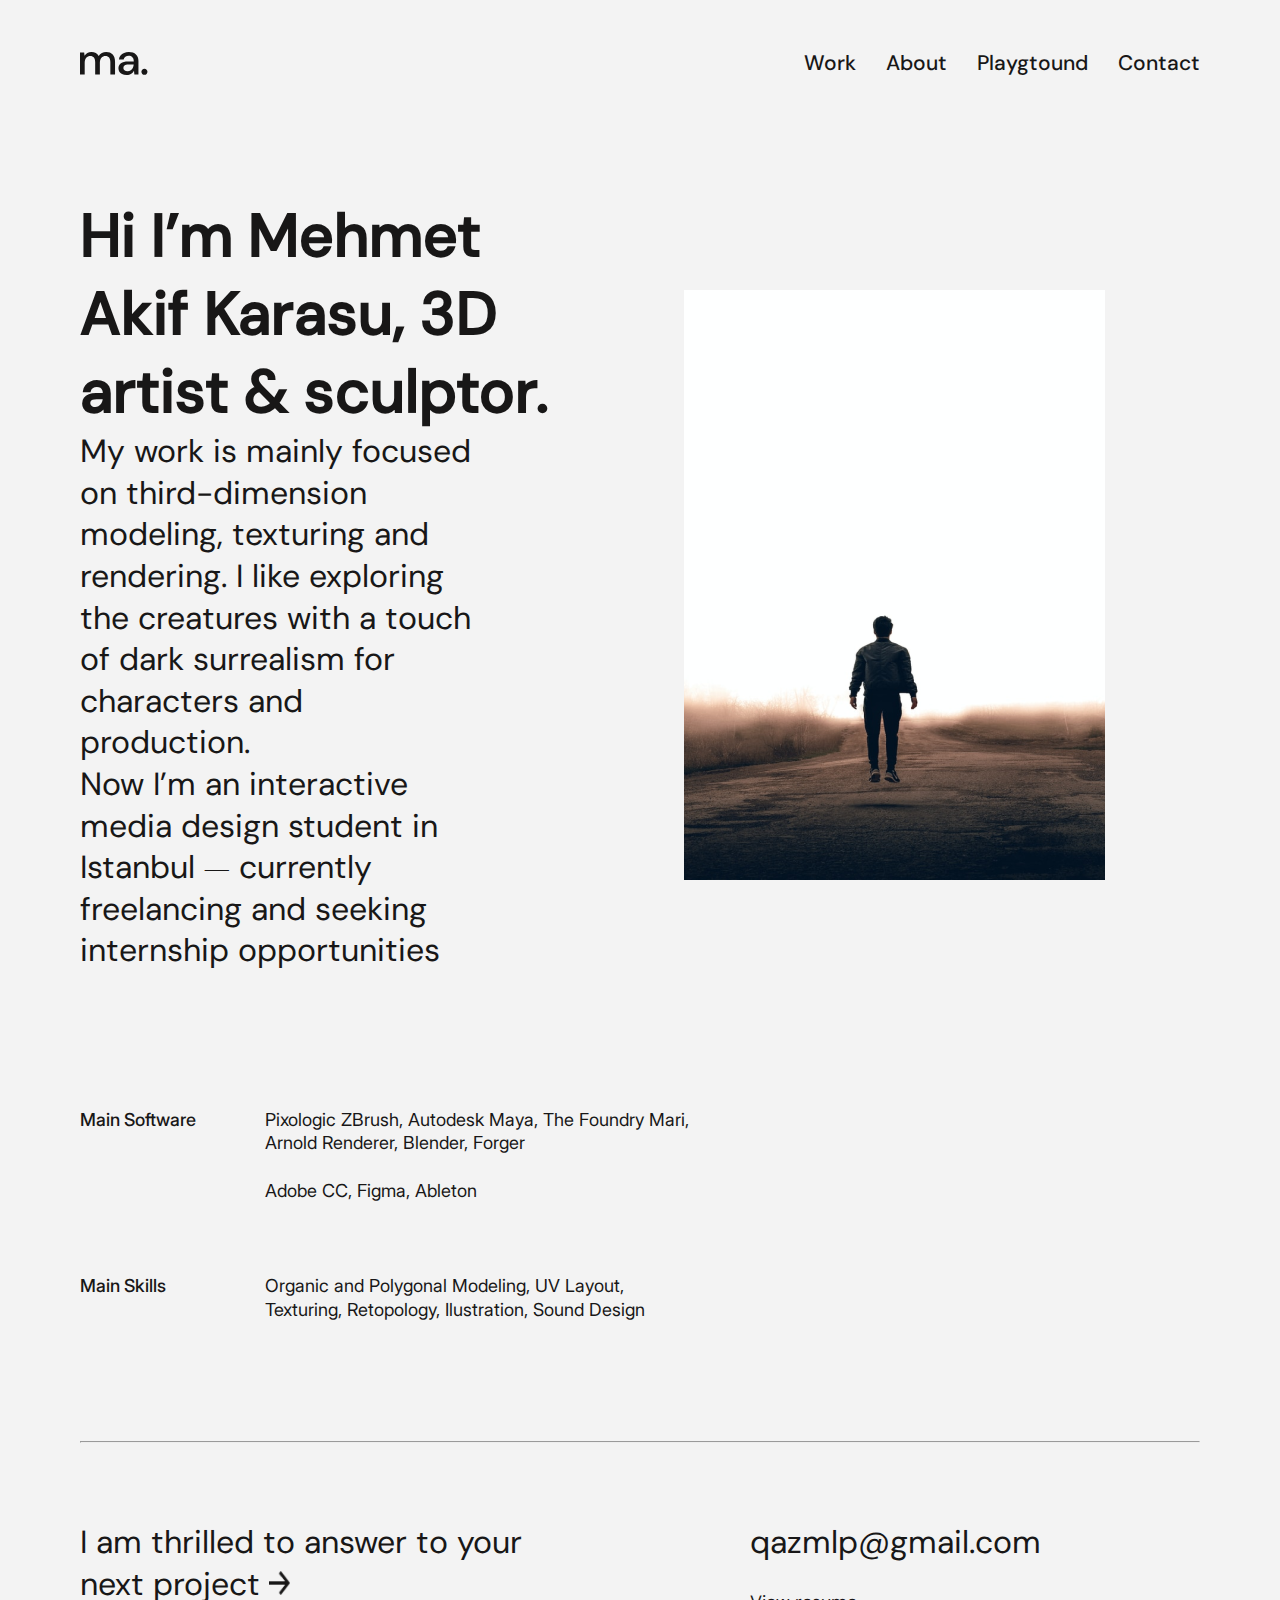
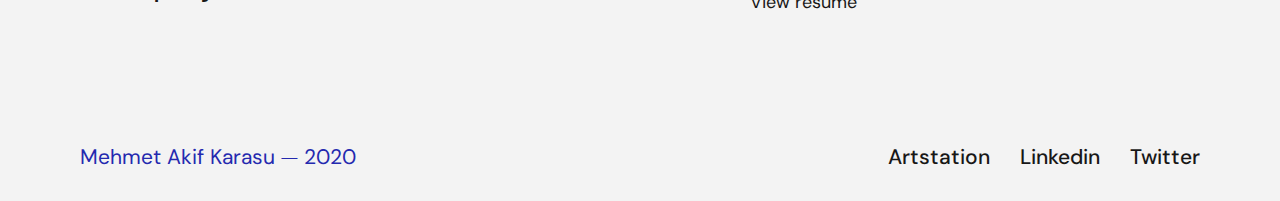
==== index.html @ 42c7b3c3 "Первая загрузка изменений" ====
<!DOCTYPE html>
<html lang="en">

<head>
    <meta charset="UTF-8">
    <meta name="viewport" content="width=device-width, initial-scale=1.0">
    <title>MA</title>
    <link rel="stylesheet" href="css/style.css">
</head>

<body class="body">

    <header class="header">
        <div class="container">
            <div class="header__inner">
                <img src="images/Site-logo.svg" width="" height="">
                <nav>
                    <ul class="header__list">
                        <li>
                            <a class="header__link" href="#">Work</a>
                        </li>
                        <li>
                            <a class="header__link" href="#">About</a>
                        </li>
                        <li>
                            <a class="header__link" href="#">Playgtound</a>
                        </li>
                        <li>
                            <a class="header__link" href="#">Contact</a>
                        </li>
                    </ul>
                </nav>
            </div>
        </div>
    </header>
    <section class="home">
        <div class="container">
            <div class="home__inner">
                <div class="home__content">
                    <h1 class="home__title">
                        Hi I’m Mehmet Akif Karasu, 3D artist & sculptor.
                    </h1>
                    <p class="home__text">
                        My work is mainly focused on third-dimension modeling, texturing and rendering. I like exploring
                        the creatures with a
                        touch of dark surrealism for characters and production.
                    </p>
                    <p class="home__text">
                        Now I’m an interactive media design student in Istanbul ⏤ currently freelancing and seeking
                        internship opportunities
                    </p>
                </div>
                <img src="images/Profile Photo.png" width="" height="">
            </div>
        </div>
    </section>
    <div class="skills">
        <div class="container">
            <div class="skills__items">
                <div class="skills__item">
                    <p class="skills__subtitle">Main Software</p>
                    <div class="skills__text">
                        <p>
                            Pixologic ZBrush, Autodesk Maya, The Foundry Mari, Arnold Renderer, Blender, Forger
                        </p>
                        <p>
                            Adobe CC, Figma, Ableton
                        </p>
                    </div>
                </div>
                <div class="skills__item">

                    <p class="skills__subtitle">
                        Main Skills
                    </p>
                    <p class="skills__text">
                        Organic and Polygonal Modeling, UV Layout, Texturing, Retopology, Ilustration, Sound Design</p>
                </div>
            </div>
            <hr class="skills__line">
        </div>
    </div>
    <div class="container">
        <div class="contacts__inner">
            <p class="contacts__text">
                I am thrilled to answer to your next project
                <img src="images/str.png" width="21" height="24" alt="icon decor">
            </p>
            <div class="contacts__info">
                <a class="contacts__link" href="https://mail.google.com/mail/u/0/#inbox">qazmlp@gmail.com</a>
                <p class="contacts__subtext">View resume</p>
            </div>
        </div>
    </div>
    <footer class="footer">
        <div class="footer__contact">
            <p class="footer__text">Mehmet Akif Karasu ⏤ 2020</p>
            <div class="footer__link">
                <nav>
                    <ul class="footer__list">
                        <li>
                            <a class="footer__link" href="#">Artstation</a>
                        </li>
                        <li>
                            <a class="footer__link" href="#">Linkedin</a>
                        </li>
                        <li>
                            <a class="footer__link" href="#">Twitter</a>
                        </li>
                    </ul>
                </nav>
            </div>
        </div>
    </footer>

</body>

</html>
---- css/style.css ----
@import'basic/_global.css';
@import'basic/_reset.css';
@import'basic/_vars.css';
@import'basic/_fonts.css';

@import'components/_header.css';
@import'components/_footer.css';

@import'home/_home.css';
@import'home/_skills.css';
@import'home/_contacts.css';

@import'_cases.css';
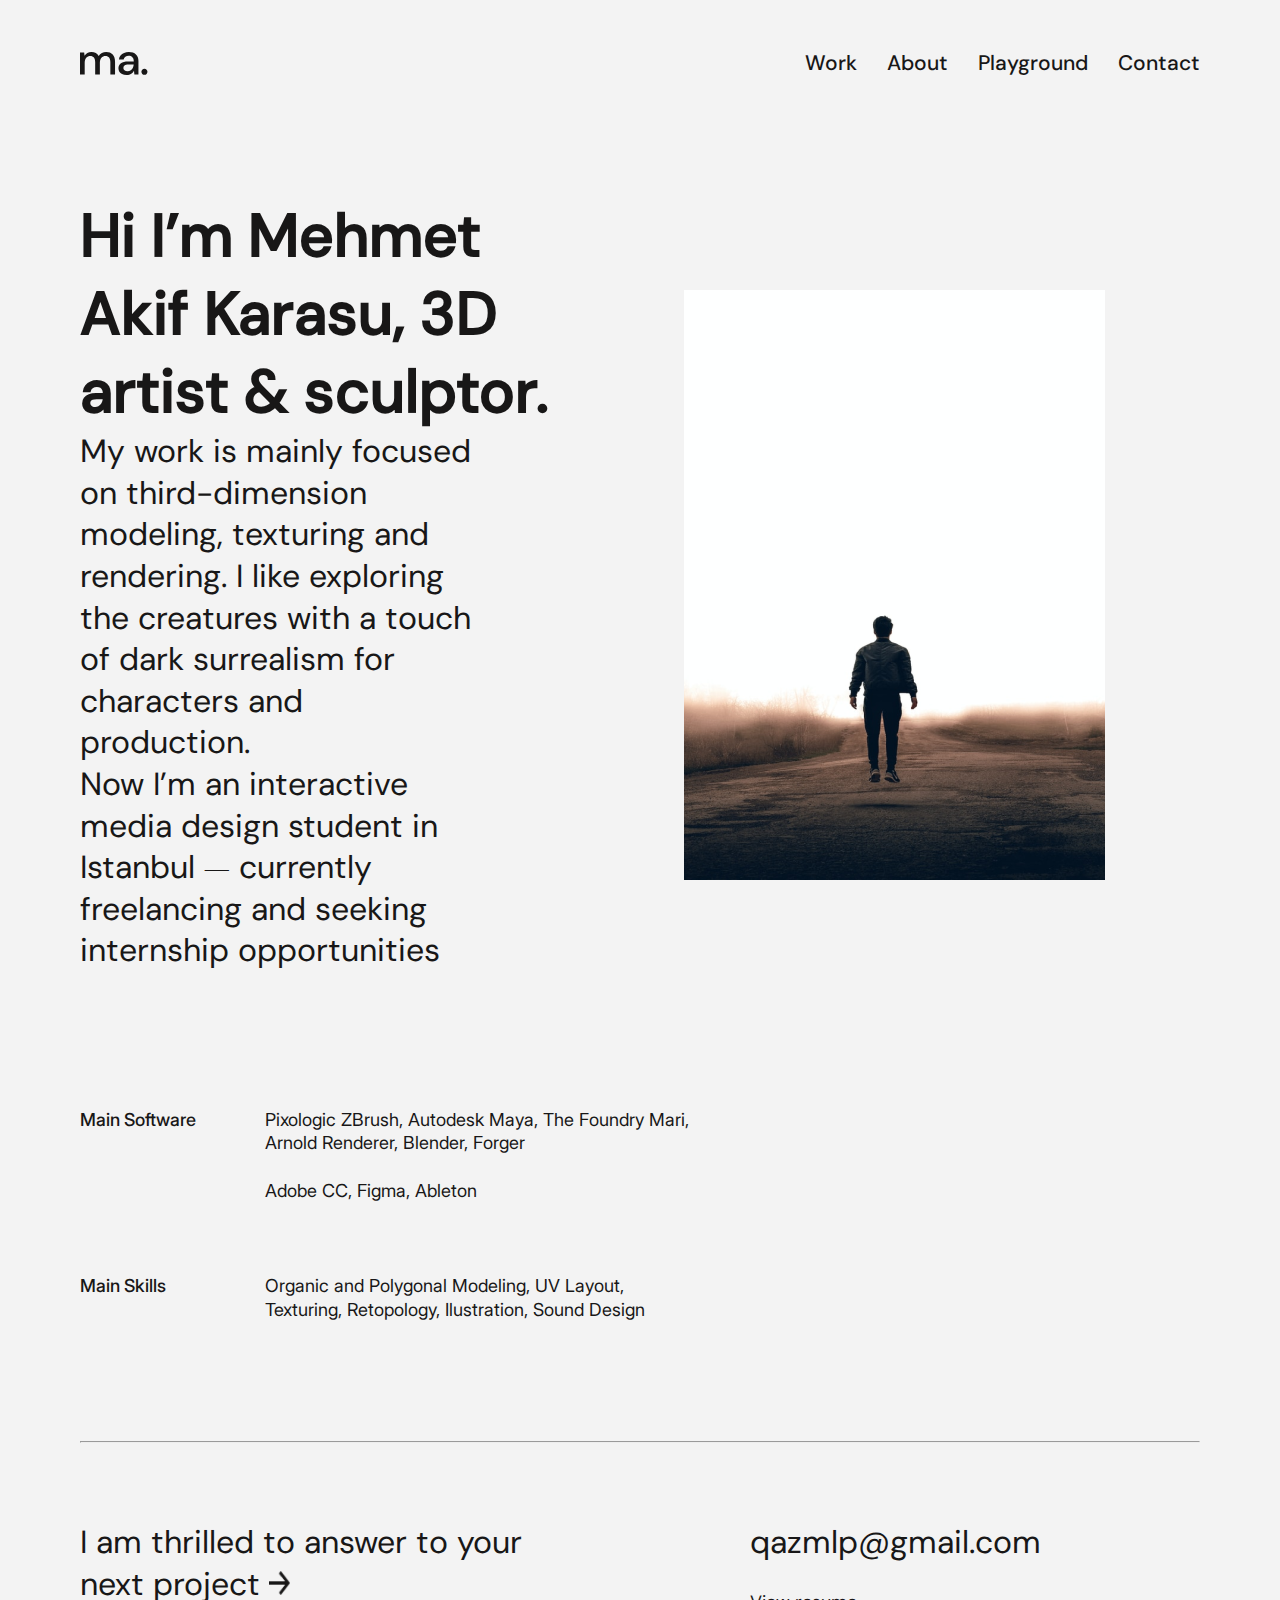
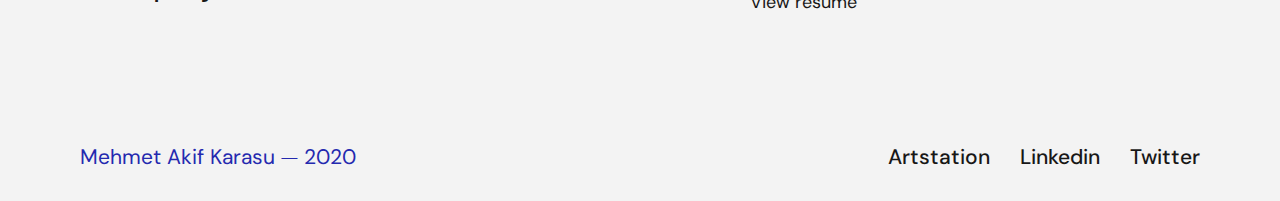
==== commit 2706e1c0: "privet" ====
--- a/index.html
+++ b/index.html
@@ -23,7 +23,7 @@
                             <a class="header__link" href="#">About</a>
                         </li>
                         <li>
-                            <a class="header__link" href="#">Playgtound</a>
+                            <a class="header__link" href="#">Playground</a>
                         </li>
                         <li>
                             <a class="header__link" href="#">Contact</a>
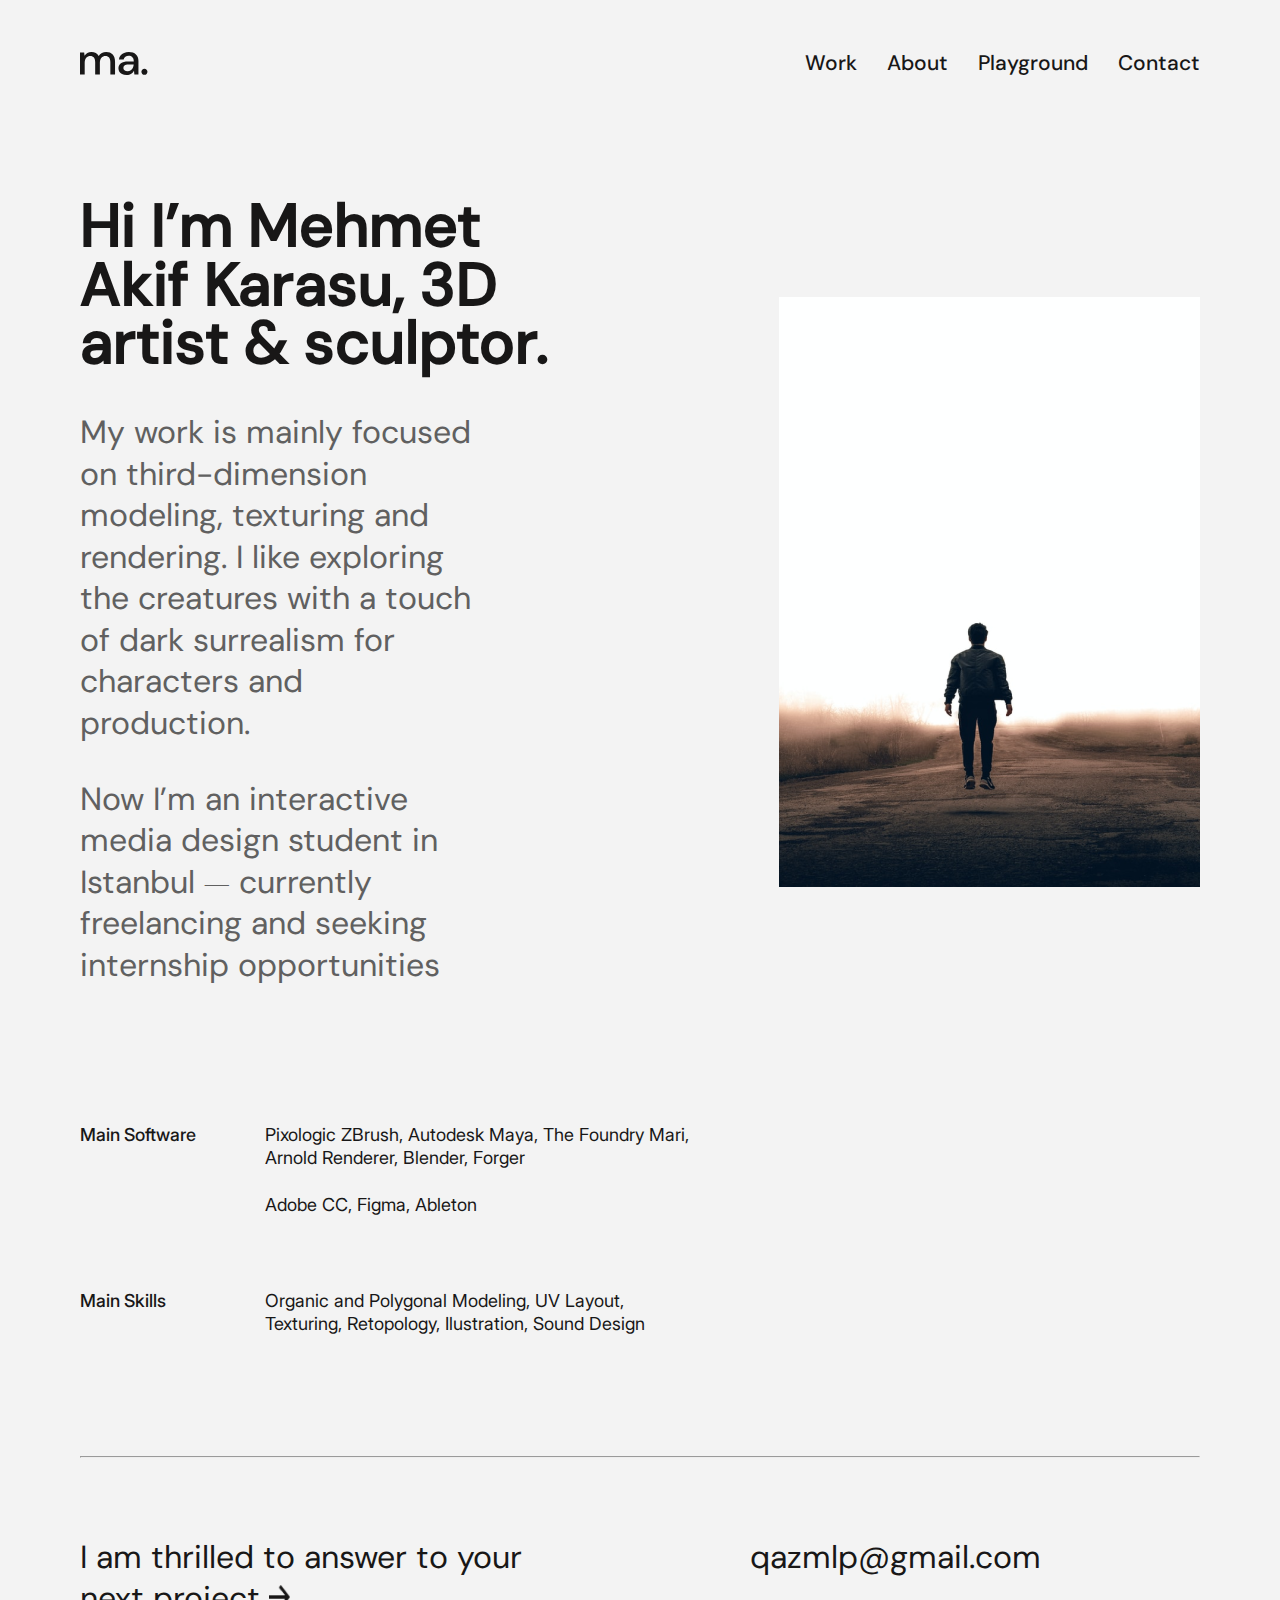
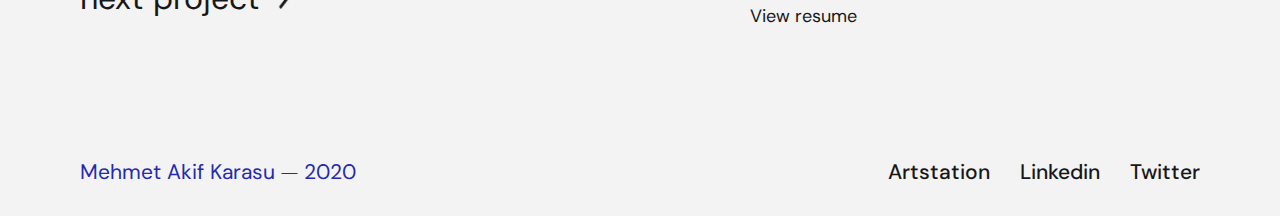
==== commit 8e17f41f: "adaptive Sluginov 1" ====
--- a/index.html
+++ b/index.html
@@ -50,7 +50,7 @@
                         internship opportunities
                     </p>
                 </div>
-                <img src="images/Profile Photo.png" width="" height="">
+                <img class="home__img" src="images/Profile Photo.png" width="" height="">
             </div>
         </div>
     </section>
@@ -87,7 +87,7 @@
                 <img src="images/str.png" width="21" height="24" alt="icon decor">
             </p>
             <div class="contacts__info">
-                <a class="contacts__link" href="https://mail.google.com/mail/u/0/#inbox">qazmlp@gmail.com</a>
+                <a class="contacts__link" href="http://127.0.0.1:5500/cases.html">qazmlp@gmail.com</a>
                 <p class="contacts__subtext">View resume</p>
             </div>
         </div>
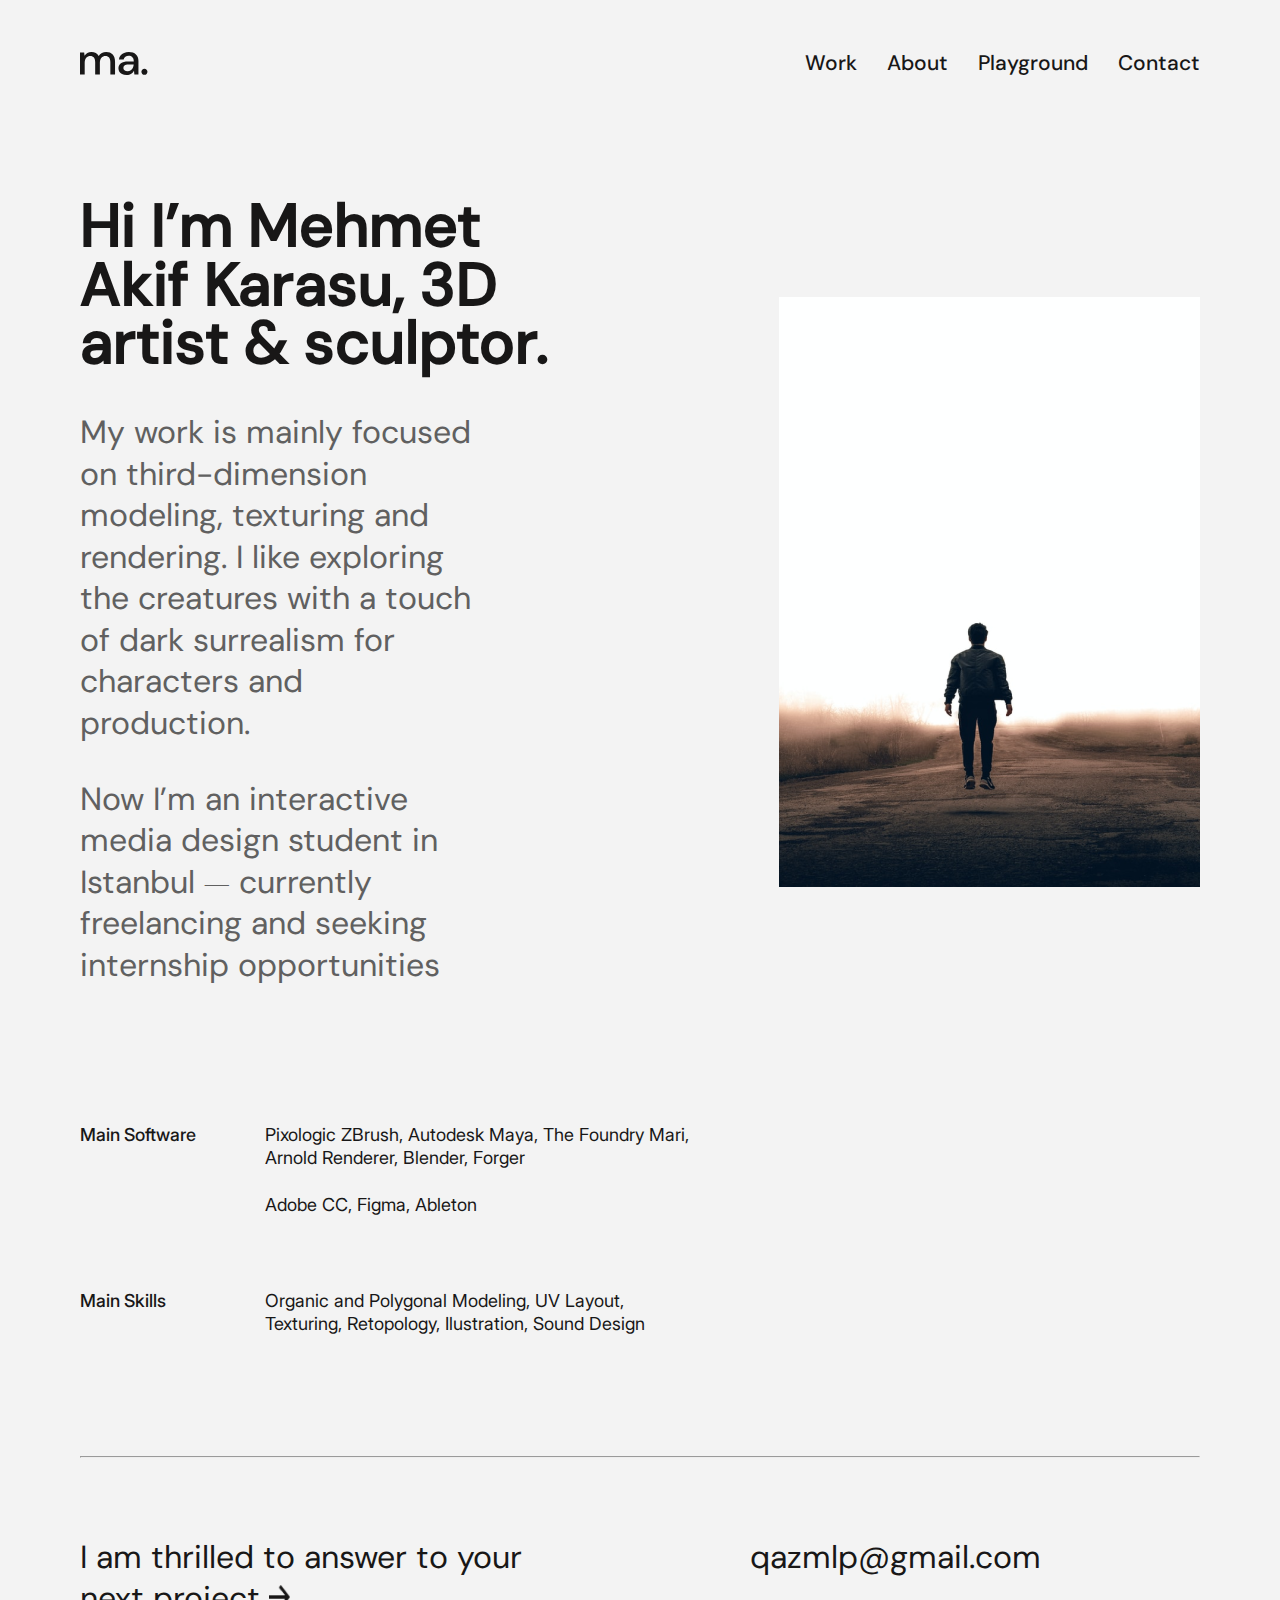
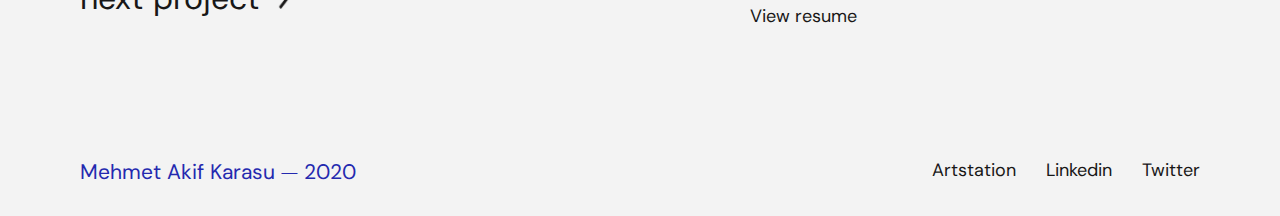
==== commit 5388c852: "full-adaptive" ====
--- a/index.html
+++ b/index.html
@@ -84,7 +84,7 @@
         <div class="contacts__inner">
             <p class="contacts__text">
                 I am thrilled to answer to your next project
-                <img src="images/str.png" width="21" height="24" alt="icon decor">
+                <img class="contacts__text_img" src="images/str.png" width="21" height="24" alt="icon decor">
             </p>
             <div class="contacts__info">
                 <a class="contacts__link" href="http://127.0.0.1:5500/cases.html">qazmlp@gmail.com</a>
--- a/css/style.css
+++ b/css/style.css
@@ -10,5 +10,4 @@
 @import'home/_skills.css';
 @import'home/_contacts.css';
 
-@import'_cases.css';
-
+@import'_cases.css';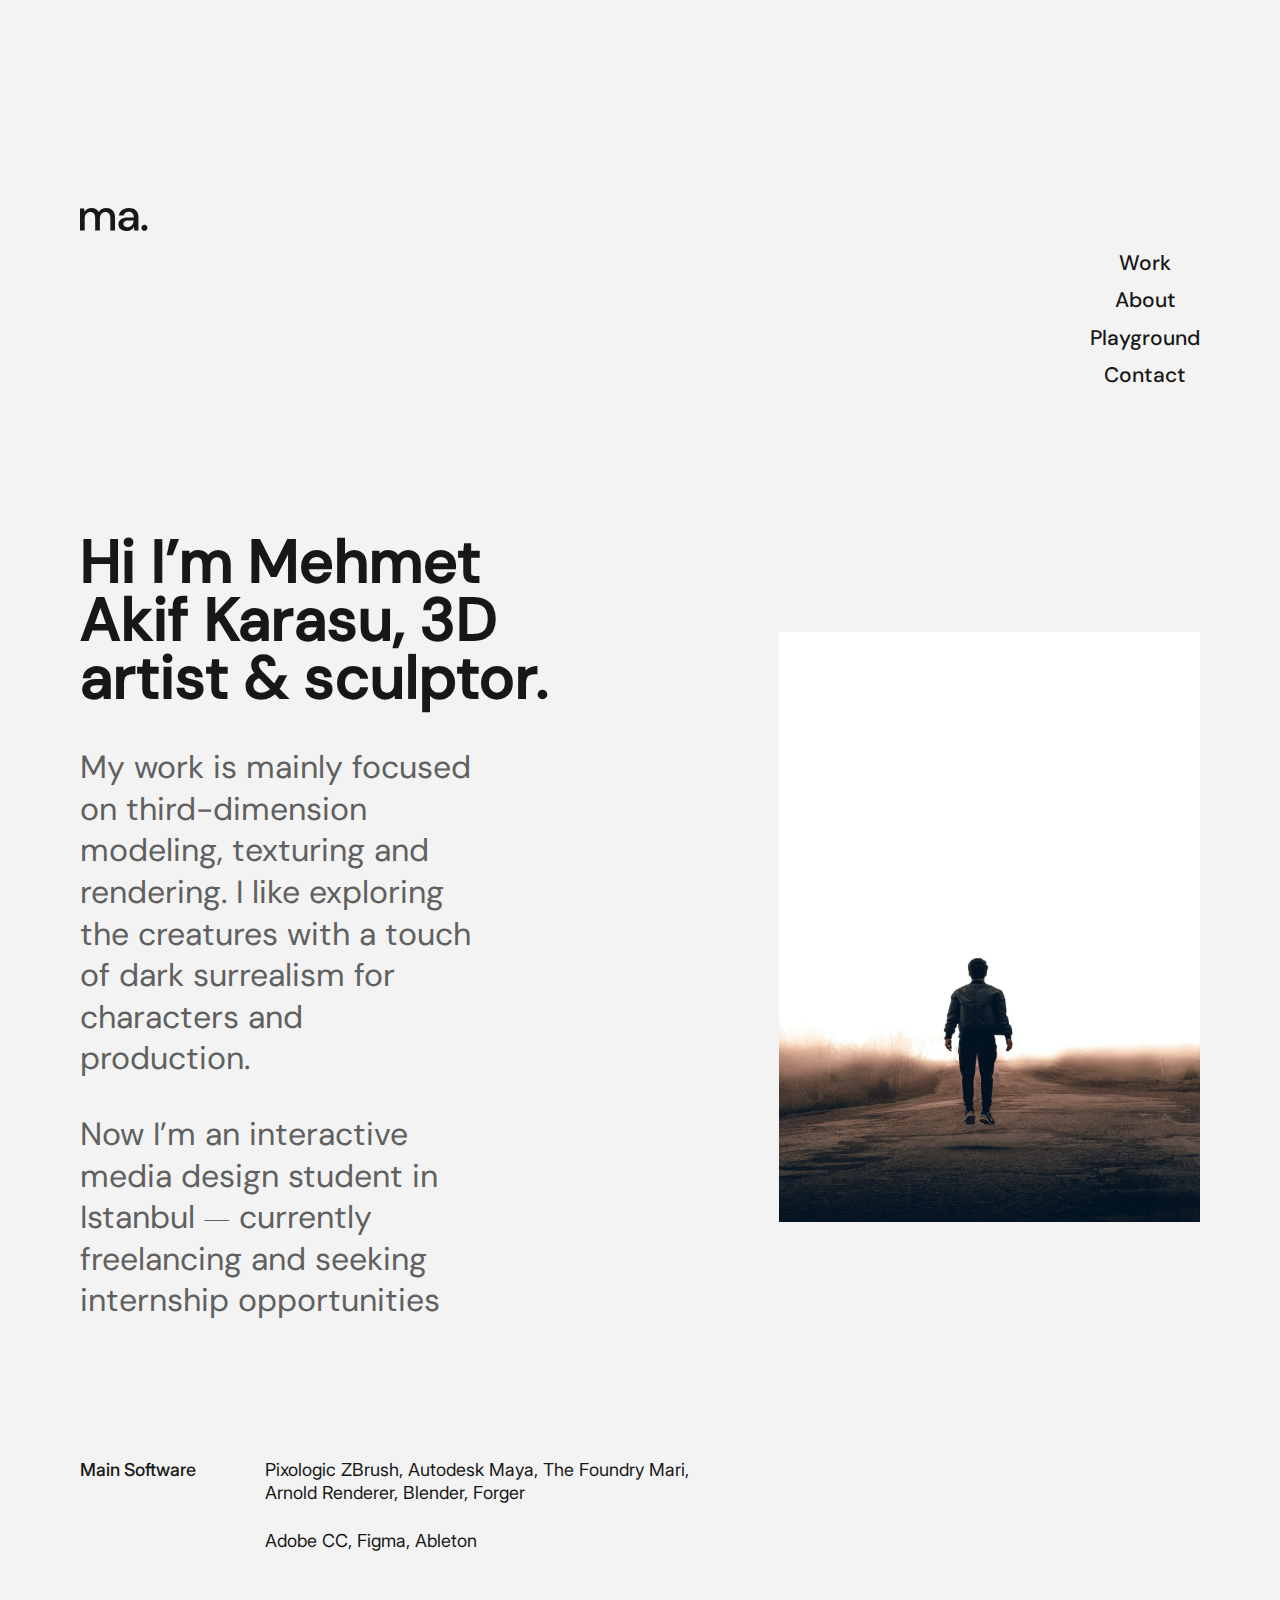
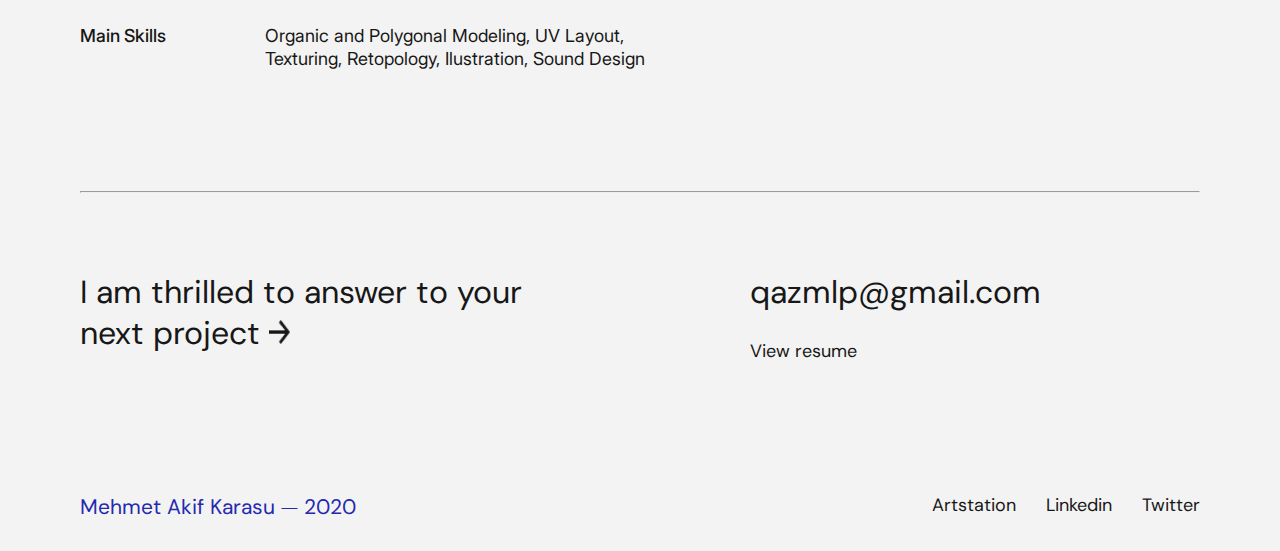
==== commit b31126de: "menu" ====
--- a/index.html
+++ b/index.html
@@ -13,8 +13,8 @@
     <header class="header">
         <div class="container">
             <div class="header__inner">
-                <img src="images/Site-logo.svg" width="" height="">
-                <nav>
+                <img src="images/Site-logo.svg">
+                <nav class="header__nav">
                     <ul class="header__list">
                         <li>
                             <a class="header__link" href="#">Work</a>
@@ -30,8 +30,14 @@
                         </li>
                     </ul>
                 </nav>
+
             </div>
         </div>
+        <button class="hamburger" id="mobile-menu-btn">
+            <div class="btn__hamb">
+                <div></div>
+            </div>
+        </button>
     </header>
     <section class="home">
         <div class="container">
@@ -114,5 +120,6 @@
     </footer>
 
 </body>
+<script src="main.js"></script>
 
 </html>--- a/css/style.css
+++ b/css/style.css
@@ -10,4 +10,6 @@
 @import'home/_skills.css';
 @import'home/_contacts.css';
 
-@import'_cases.css';+@import'_cases.css';
+
+@import'home/menu.css';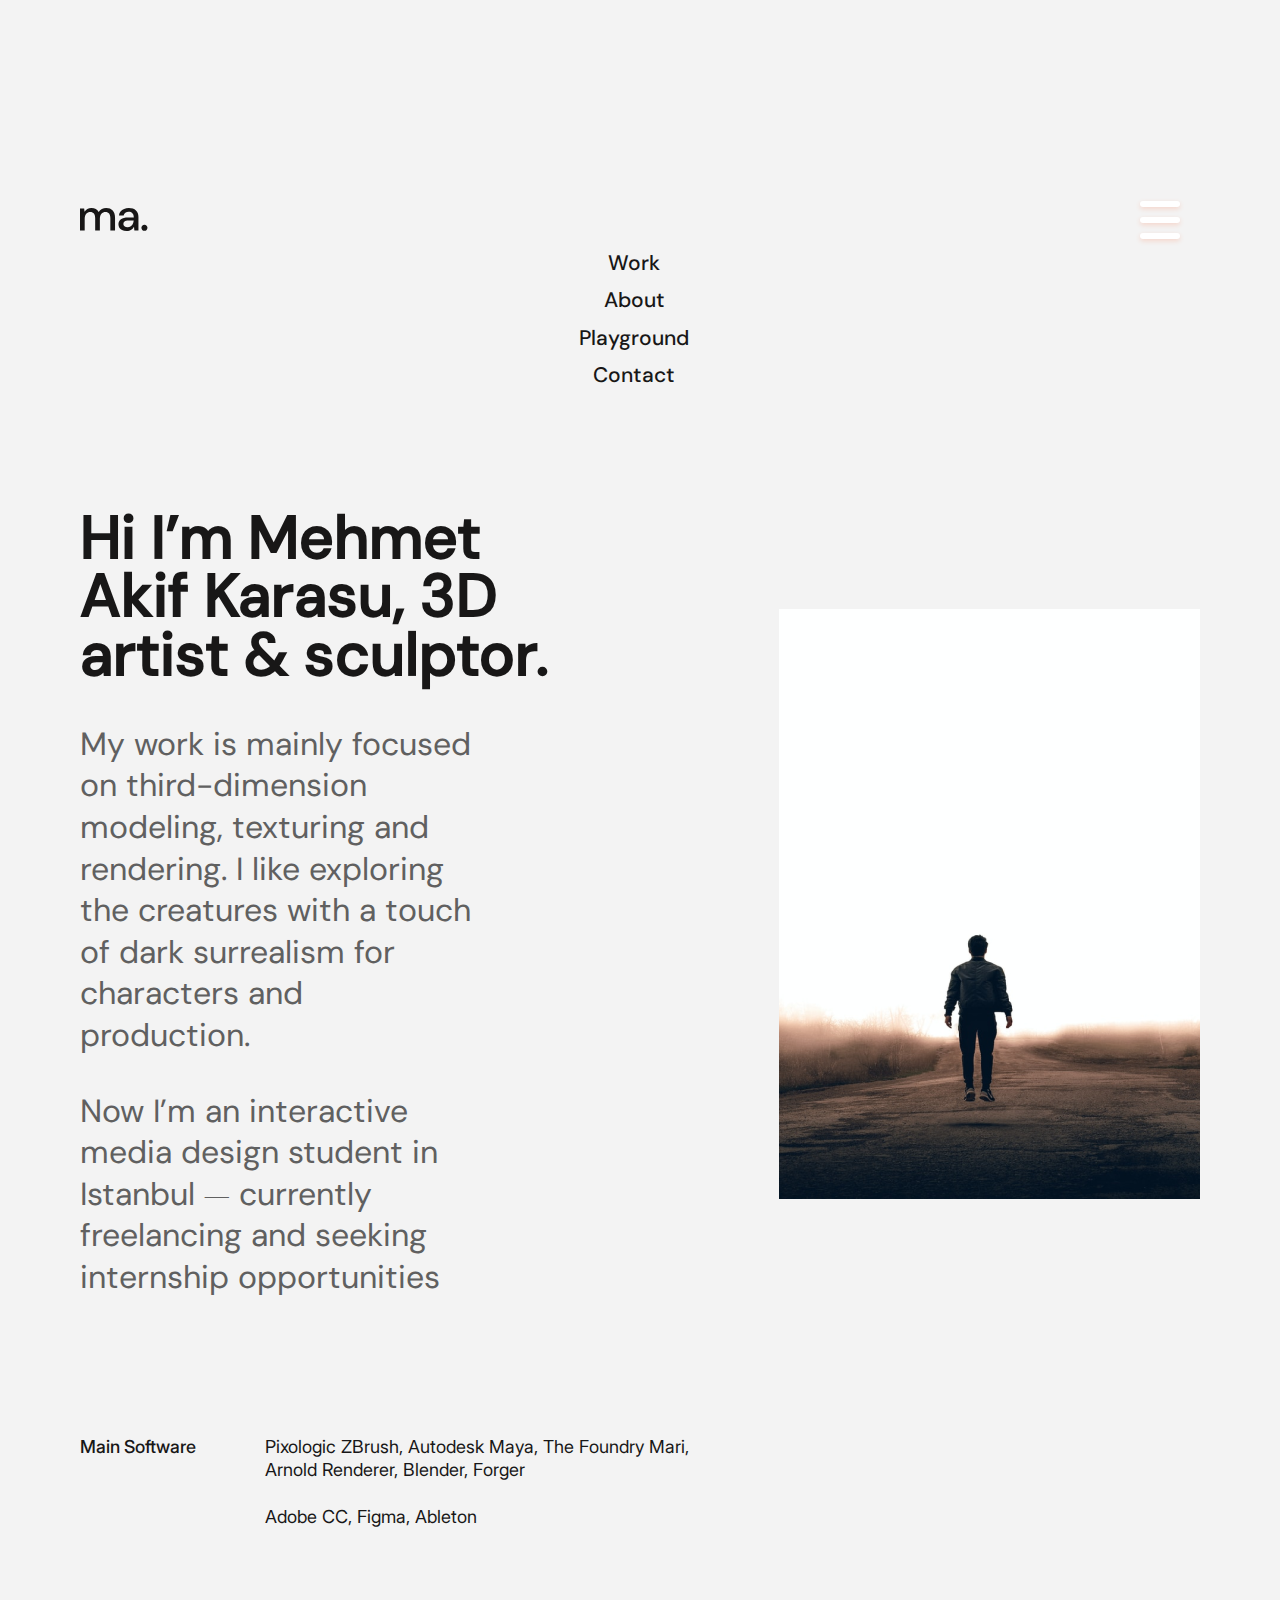
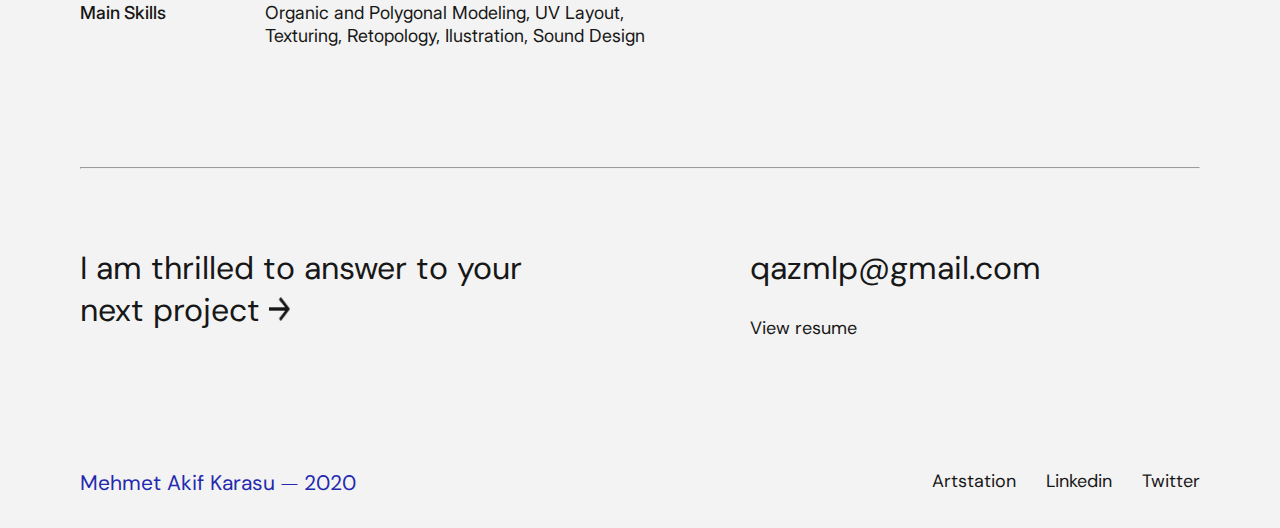
==== commit 01fd1729: "End" ====
--- a/index.html
+++ b/index.html
@@ -7,7 +7,6 @@
     <title>MA</title>
     <link rel="stylesheet" href="css/style.css">
 </head>
-
 <body class="body">
 
     <header class="header">
@@ -31,14 +30,32 @@
                     </ul>
                 </nav>
 
+                <div class="menu-btn">
+                    <div class="menu-btn__burger"></div>
+                </div>
             </div>
         </div>
-        <button class="hamburger" id="mobile-menu-btn">
-            <div class="btn__hamb">
-                <div></div>
-            </div>
-        </button>
+
+        <nav class="header__mobile">
+            <ul class="header__list">
+                <li>
+                    <a class="header__link" href="#">Work</a>
+                </li>
+                <li>
+                    <a class="header__link" href="#">About</a>
+                </li>
+                <li>
+                    <a class="header__link" href="#">Playgrgound</a>
+                </li>
+                <li>
+                    <a class="header__link" href="#">Contact</a>
+                </li>
+            </ul>
+        </nav>
     </header>
+
+
+
     <section class="home">
         <div class="container">
             <div class="home__inner">
@@ -119,7 +136,7 @@
         </div>
     </footer>
 
-</body>
-<script src="main.js"></script>
+    </body>
+    <script src="main.js"></script>
 
 </html>--- a/css/style.css
+++ b/css/style.css
@@ -9,7 +9,7 @@
 @import'home/_home.css';
 @import'home/_skills.css';
 @import'home/_contacts.css';
+@import'home/menu.css';
 
 @import'_cases.css';
 
-@import'home/menu.css';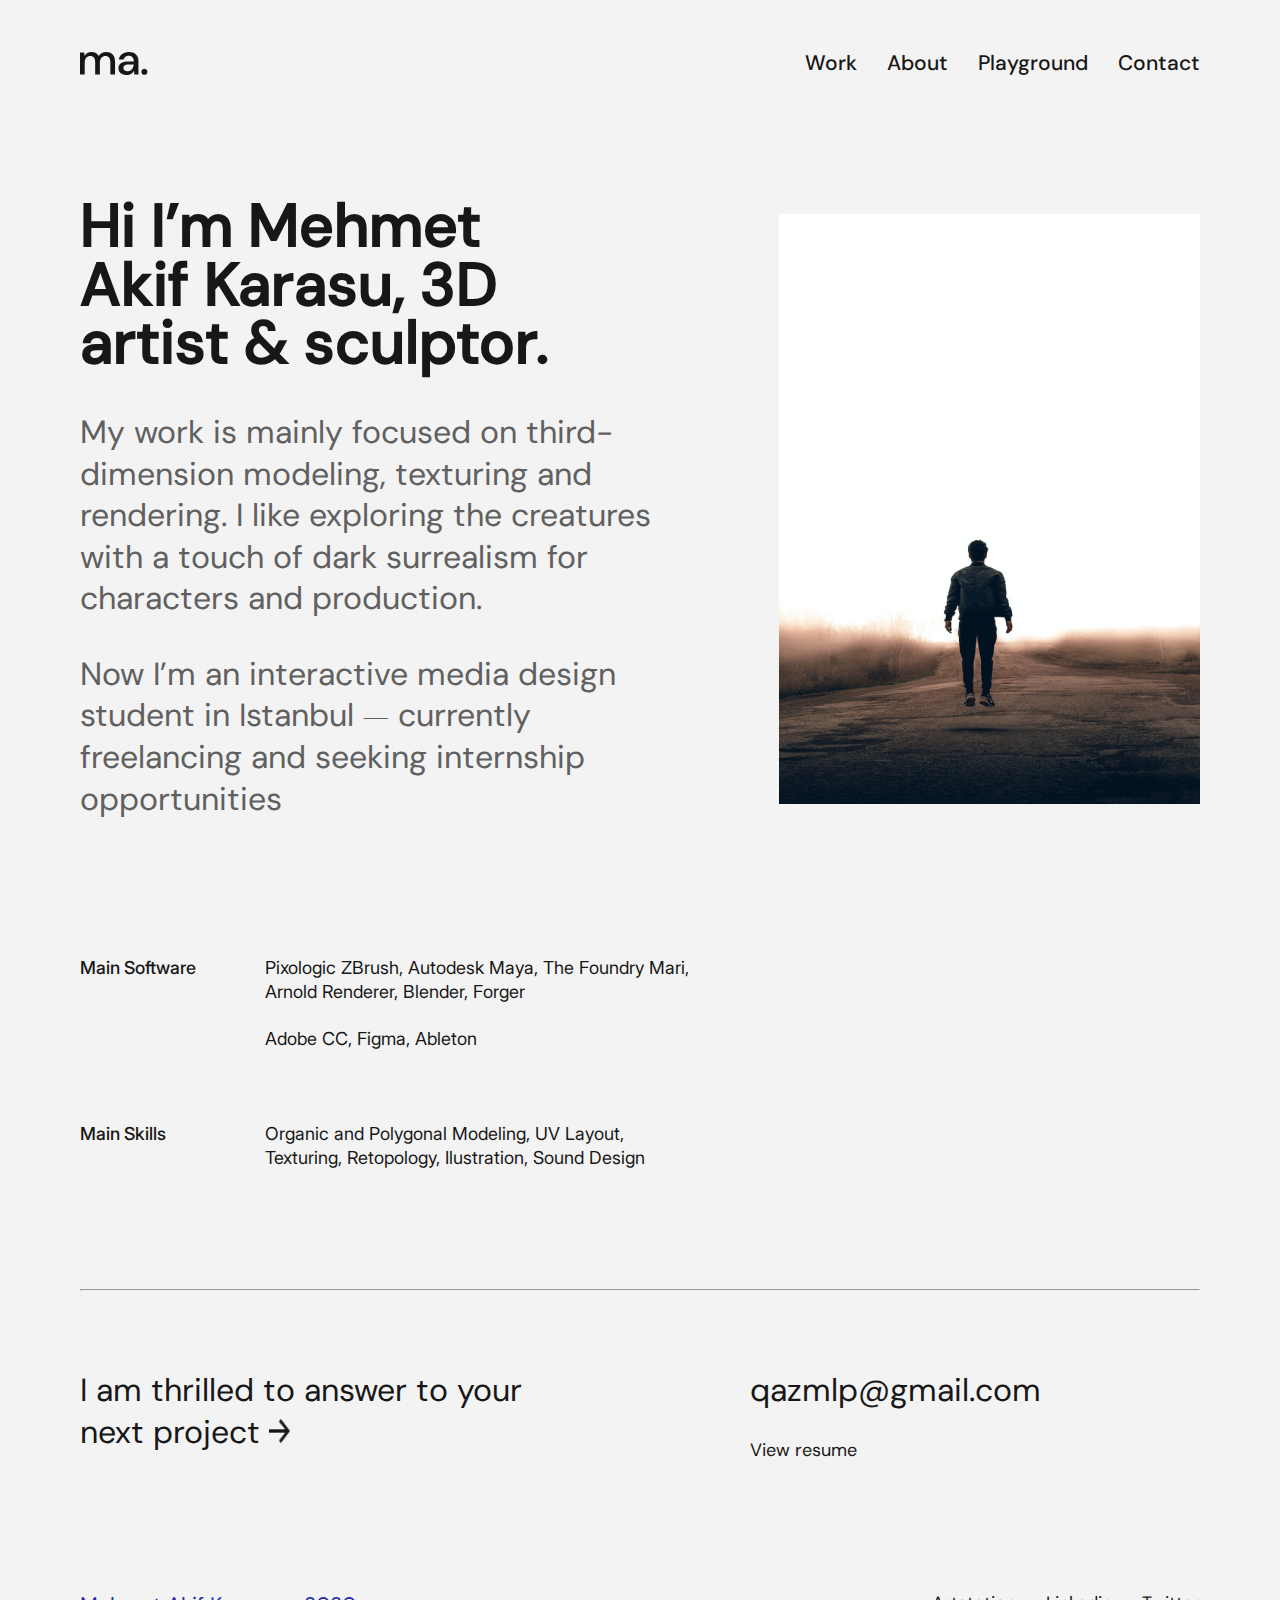
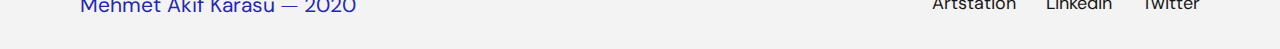
==== commit e50d97ef: "End" ====
--- a/index.html
+++ b/index.html
@@ -37,9 +37,9 @@
         </div>
 
         <nav class="header__mobile">
-            <ul class="header__list">
+            <ul class="header__list-mobile">
                 <li>
-                    <a class="header__link" href="#">Work</a>
+                    <a class="header__link" href="http://127.0.0.1:5500/cases.html">Work</a>
                 </li>
                 <li>
                     <a class="header__link" href="#">About</a>
